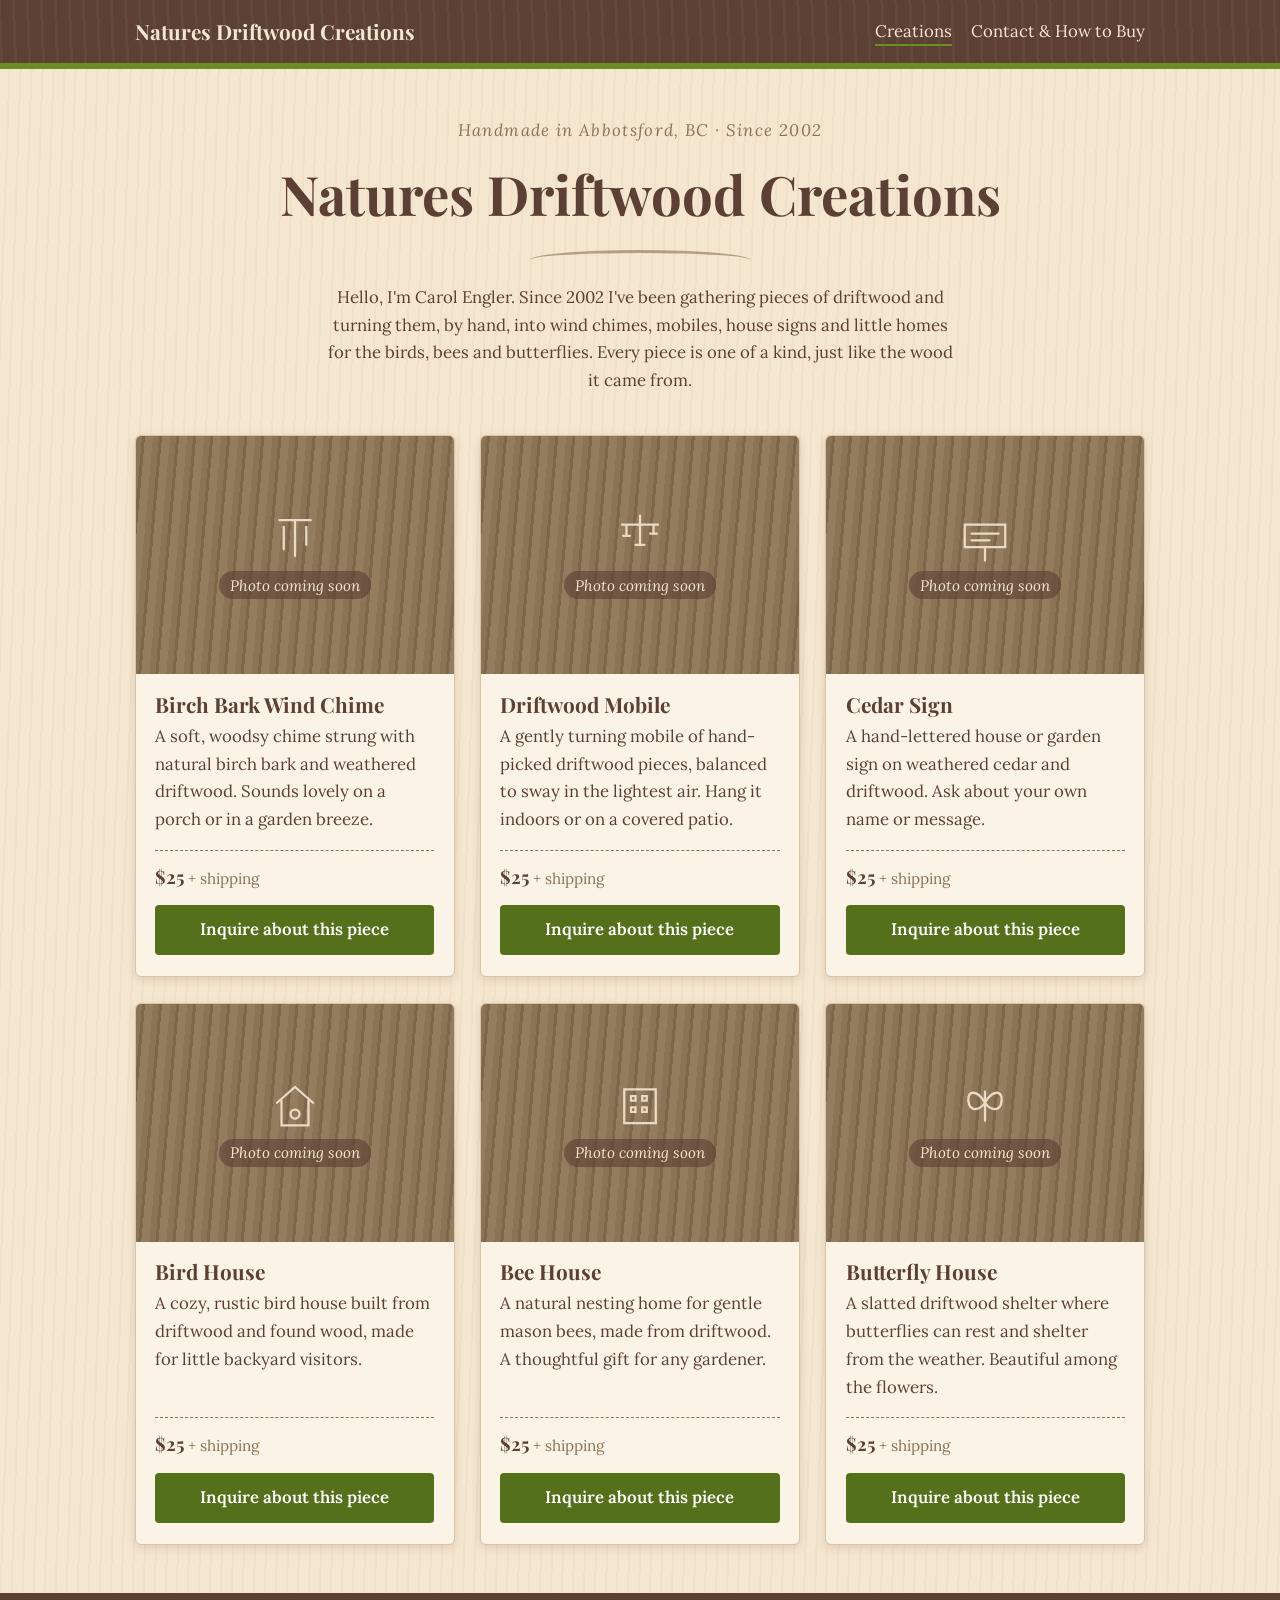
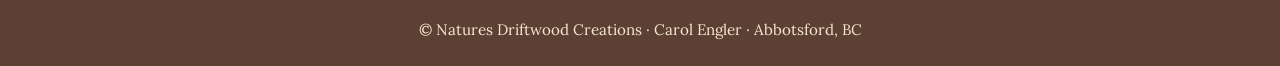
==== index.html @ cb539914 "Build Natures Driftwood Creations site Co-Authored-By: Claude Sonnet 5.5 <noreply@anthropic.com>" ====
<!DOCTYPE html>
<html lang="en">
<head>
<meta charset="utf-8">
<meta name="viewport" content="width=device-width, initial-scale=1">
<title>Natures Driftwood Creations | Handmade Driftwood Pieces, Abbotsford BC</title>
<meta name="description" content="Handcrafted driftwood wind chimes, mobiles, house signs, bird houses, bee houses and butterfly houses by Carol Engler in Abbotsford, BC. $25 each plus shipping.">
<link rel="preconnect" href="https://fonts.googleapis.com"><link rel="preconnect" href="https://fonts.gstatic.com" crossorigin><link href="https://fonts.googleapis.com/css2?family=Lora:wght@400;600&family=Playfair+Display:wght@700&display=swap" rel="stylesheet">
<link rel="stylesheet" href="style.css">
</head>
<body>
<header class="site"><div class="wrap"><a class="brand" href="index.html">Natures Driftwood Creations</a>
<nav aria-label="Main"><a href="index.html" aria-current="page">Creations</a><a href="contact.html">Contact &amp; How to Buy</a></nav></div></header>
<main class="wrap">
  <section class="hero">
    <p class="since">Handmade in Abbotsford, BC &middot; Since 2002</p>
    <h1>Natures Driftwood Creations</h1>
    <div class="divider"></div>
    <p>Hello, I'm Carol Engler. Since 2002 I've been gathering pieces of driftwood and turning them, by hand, into wind chimes, mobiles, house signs and little homes for the birds, bees and butterflies. Every piece is one of a kind, just like the wood it came from.</p>
  </section>
  <section aria-label="Creations">
    <div class="grid">
      <article class="card">
        <div class="photo" role="img" aria-label="Photo of Birch Bark Wind Chime coming soon"><svg viewBox="0 0 48 48" aria-hidden="true"><path d="M10 8h28M24 8v6M14 14v20M24 14v26M34 14v16"/></svg><span>Photo coming soon</span></div>
        <div class="body"><h3>Birch Bark Wind Chime</h3><p>A soft, woodsy chime strung with natural birch bark and weathered driftwood. Sounds lovely on a porch or in a garden breeze.</p>
        <div class="price">$25 <small>+ shipping</small></div>
        <a class="btn" href="contact.html?piece=Birch%20Bark%20Wind%20Chime#contact-form">Inquire about this piece</a></div>
      </article>
      <article class="card">
        <div class="photo" role="img" aria-label="Photo of Driftwood Mobile coming soon"><svg viewBox="0 0 48 48" aria-hidden="true"><path d="M24 4v8M8 12h32M12 12v10M24 12v18M36 12v8M9 22h6M20 30h8M33 20h6"/></svg><span>Photo coming soon</span></div>
        <div class="body"><h3>Driftwood Mobile</h3><p>A gently turning mobile of hand-picked driftwood pieces, balanced to sway in the lightest air. Hang it indoors or on a covered patio.</p>
        <div class="price">$25 <small>+ shipping</small></div>
        <a class="btn" href="contact.html?piece=Driftwood%20Mobile#contact-form">Inquire about this piece</a></div>
      </article>
      <article class="card">
        <div class="photo" role="img" aria-label="Photo of Cedar Sign coming soon"><svg viewBox="0 0 48 48" aria-hidden="true"><path d="M6 12h36v20H6zM24 32v12M12 20h24M12 26h16"/></svg><span>Photo coming soon</span></div>
        <div class="body"><h3>Cedar Sign</h3><p>A hand-lettered house or garden sign on weathered cedar and driftwood. Ask about your own name or message.</p>
        <div class="price">$25 <small>+ shipping</small></div>
        <a class="btn" href="contact.html?piece=Cedar%20Sign#contact-form">Inquire about this piece</a></div>
      </article>
      <article class="card">
        <div class="photo" role="img" aria-label="Photo of Bird House coming soon"><svg viewBox="0 0 48 48" aria-hidden="true"><path d="M8 22l16-14 16 14M12 20v22h24V20M20 32a4 4 0 1 0 8 0a4 4 0 1 0-8 0"/></svg><span>Photo coming soon</span></div>
        <div class="body"><h3>Bird House</h3><p>A cozy, rustic bird house built from driftwood and found wood, made for little backyard visitors.</p>
        <div class="price">$25 <small>+ shipping</small></div>
        <a class="btn" href="contact.html?piece=Bird%20House#contact-form">Inquire about this piece</a></div>
      </article>
      <article class="card">
        <div class="photo" role="img" aria-label="Photo of Bee House coming soon"><svg viewBox="0 0 48 48" aria-hidden="true"><path d="M10 10h28v30H10zM16 16h4v4h-4zM26 16h4v4h-4zM16 26h4v4h-4zM26 26h4v4h-4z"/></svg><span>Photo coming soon</span></div>
        <div class="body"><h3>Bee House</h3><p>A natural nesting home for gentle mason bees, made from driftwood. A thoughtful gift for any gardener.</p>
        <div class="price">$25 <small>+ shipping</small></div>
        <a class="btn" href="contact.html?piece=Bee%20House#contact-form">Inquire about this piece</a></div>
      </article>
      <article class="card">
        <div class="photo" role="img" aria-label="Photo of Butterfly House coming soon"><svg viewBox="0 0 48 48" aria-hidden="true"><path d="M24 12v26M24 22C16 8 6 12 10 24c3 6 10 4 14-2M24 22c8-14 18-10 14 2-3 6-10 4-14-2"/></svg><span>Photo coming soon</span></div>
        <div class="body"><h3>Butterfly House</h3><p>A slatted driftwood shelter where butterflies can rest and shelter from the weather. Beautiful among the flowers.</p>
        <div class="price">$25 <small>+ shipping</small></div>
        <a class="btn" href="contact.html?piece=Butterfly%20House#contact-form">Inquire about this piece</a></div>
      </article>
    </div>
  </section>
</main>
<footer>&copy; Natures Driftwood Creations &middot; Carol Engler &middot; Abbotsford, BC</footer>
</body>
</html>
---- style.css ----
:root{--bark:#5C4033;--wood:#8B7355;--moss:#6B8E23;--moss-dk:#55701b;--cream:#F5E6D0;--paper:#fbf3e6}
*{box-sizing:border-box}
body{margin:0;background:var(--cream);color:var(--bark);font-family:"Lora",Georgia,serif;font-size:1.05rem;line-height:1.65;
background-image:repeating-linear-gradient(92deg,rgba(139,115,85,.05) 0 2px,transparent 2px 11px)}
h1,h2,h3{font-family:"Playfair Display","Cormorant Garamond",Georgia,serif;font-weight:700;line-height:1.2;margin:0 0 .5em}
a{color:var(--moss-dk)}
.wrap{max-width:1050px;margin:0 auto;padding:0 1.25rem}
header.site{background:var(--bark);color:var(--cream);border-bottom:6px solid var(--moss);
background-image:repeating-linear-gradient(88deg,rgba(255,255,255,.04) 0 3px,transparent 3px 14px)}
header.site .wrap{display:flex;flex-wrap:wrap;align-items:center;justify-content:space-between;gap:.5rem 1.5rem;padding-top:.9rem;padding-bottom:.9rem}
.brand{font-family:"Playfair Display",Georgia,serif;font-size:1.3rem;font-weight:700;color:var(--cream);text-decoration:none}
nav a{color:var(--cream);text-decoration:none;margin-left:1.2rem;padding-bottom:2px;border-bottom:2px solid transparent}
nav a:hover,nav a[aria-current]{border-bottom-color:var(--moss)}
.hero{text-align:center;padding:3rem 0 1.5rem}
.hero h1{font-size:clamp(2rem,6vw,3.4rem);margin-bottom:.2em}
.hero .since{font-style:italic;color:var(--wood);letter-spacing:.08em;margin-bottom:1rem}
.hero p{max-width:40rem;margin:0 auto}
.divider{height:10px;margin:1.5rem auto;max-width:220px;border-top:3px solid var(--wood);border-radius:50%/100% 100% 0 0;opacity:.6}
.grid{display:grid;grid-template-columns:repeat(auto-fill,minmax(290px,1fr));gap:1.6rem;padding:1rem 0 3rem}
.card{background:var(--paper);border:1px solid #d9c4a3;border-radius:6px;box-shadow:0 3px 8px rgba(92,64,51,.15);display:flex;flex-direction:column;overflow:hidden}
.photo{aspect-ratio:4/3;display:flex;flex-direction:column;align-items:center;justify-content:center;color:var(--cream);text-align:center;
background:repeating-linear-gradient(95deg,#8B7355 0 6px,#7d664a 6px 9px,#947d5f 9px 17px)}
.photo svg{width:54px;height:54px;stroke:var(--cream);fill:none;stroke-width:2;stroke-linecap:round;opacity:.9}
.photo span{font-style:italic;font-size:.95rem;margin-top:.4rem;background:rgba(92,64,51,.6);padding:.1rem .7rem;border-radius:20px}
.card .body{padding:1.1rem 1.2rem 1.3rem;display:flex;flex-direction:column;flex:1}
.card h3{font-size:1.3rem;margin-bottom:.3em}
.card p{margin:0 0 1rem;flex:1}
.price{font-family:"Playfair Display",Georgia,serif;font-weight:700;font-size:1.15rem;border-top:1px dashed var(--wood);padding-top:.7rem;margin-bottom:.8rem}
.price small{font-family:"Lora",serif;font-weight:400;color:var(--wood)}
.btn{display:inline-block;background:var(--moss-dk);color:#fff;border:0;border-radius:4px;padding:.7rem 1.2rem;font:inherit;font-weight:600;text-align:center;text-decoration:none;cursor:pointer}
.btn:hover{background:#445a14}
.panel{background:var(--paper);border:1px solid #d9c4a3;border-radius:6px;padding:1.5rem;box-shadow:0 3px 8px rgba(92,64,51,.12)}
.two{display:grid;grid-template-columns:1fr 1fr;gap:1.6rem;padding-bottom:3rem}
@media(max-width:760px){.two{grid-template-columns:1fr}nav a{margin:0 1rem 0 0}}
label{display:block;font-weight:600;margin:.9rem 0 .25rem}
input,textarea{width:100%;font:inherit;padding:.65rem;border:1px solid var(--wood);border-radius:4px;background:#fff;color:var(--bark)}
input:focus,textarea:focus,.btn:focus-visible,a:focus-visible{outline:3px solid var(--moss);outline-offset:2px}
form .btn{margin-top:1.1rem}
ul.clean{padding-left:1.2rem}
footer{background:var(--bark);color:var(--cream);text-align:center;padding:1.5rem 1rem;font-size:.95rem}
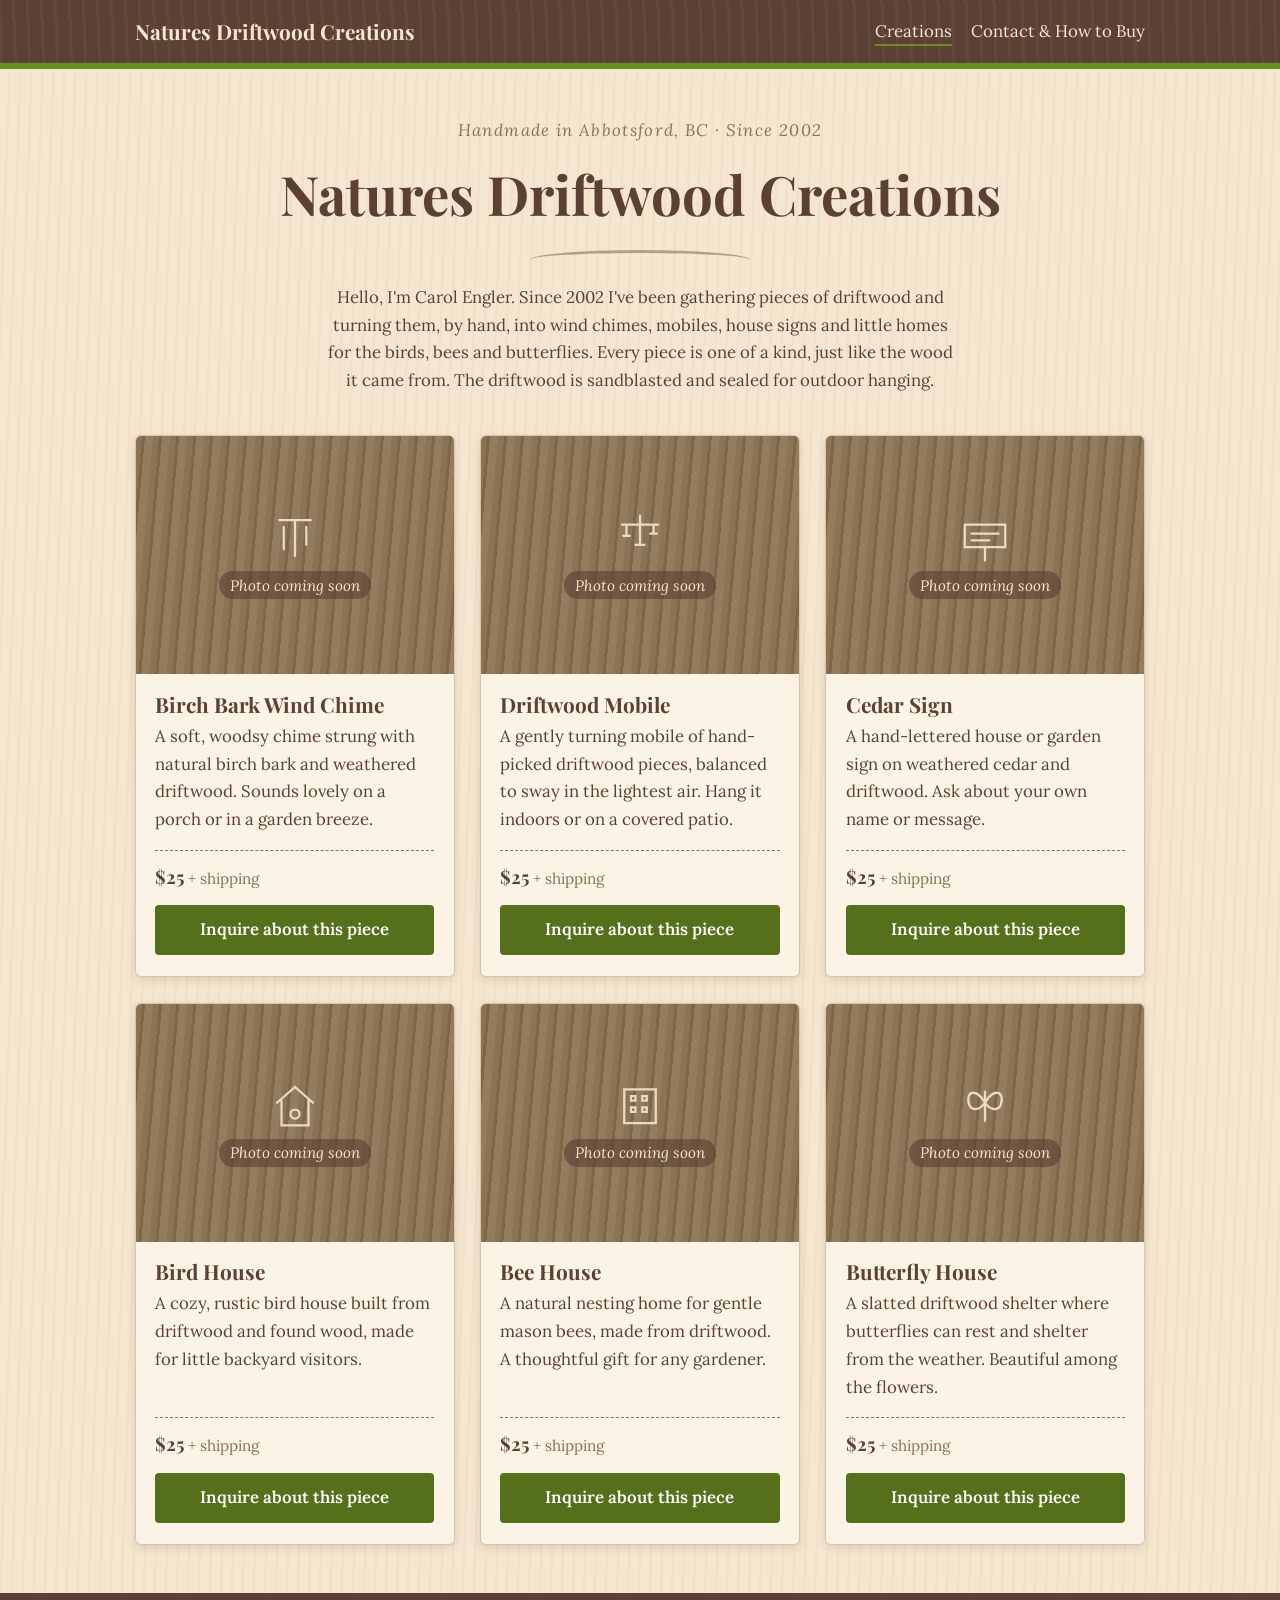
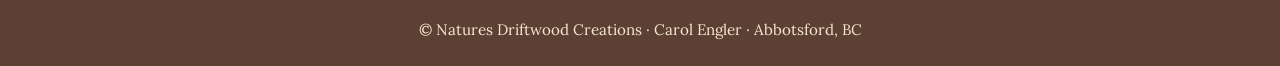
==== commit adf6cd5d: "Hermes: Added a sentence to the intro paragraph on the home page saying the driftwood is sandblasted" ====
--- a/index.html
+++ b/index.html
@@ -16,7 +16,7 @@
     <p class="since">Handmade in Abbotsford, BC &middot; Since 2002</p>
     <h1>Natures Driftwood Creations</h1>
     <div class="divider"></div>
-    <p>Hello, I'm Carol Engler. Since 2002 I've been gathering pieces of driftwood and turning them, by hand, into wind chimes, mobiles, house signs and little homes for the birds, bees and butterflies. Every piece is one of a kind, just like the wood it came from.</p>
+    <p>Hello, I'm Carol Engler. Since 2002 I've been gathering pieces of driftwood and turning them, by hand, into wind chimes, mobiles, house signs and little homes for the birds, bees and butterflies. Every piece is one of a kind, just like the wood it came from. The driftwood is sandblasted and sealed for outdoor hanging.</p>
   </section>
   <section aria-label="Creations">
     <div class="grid">
